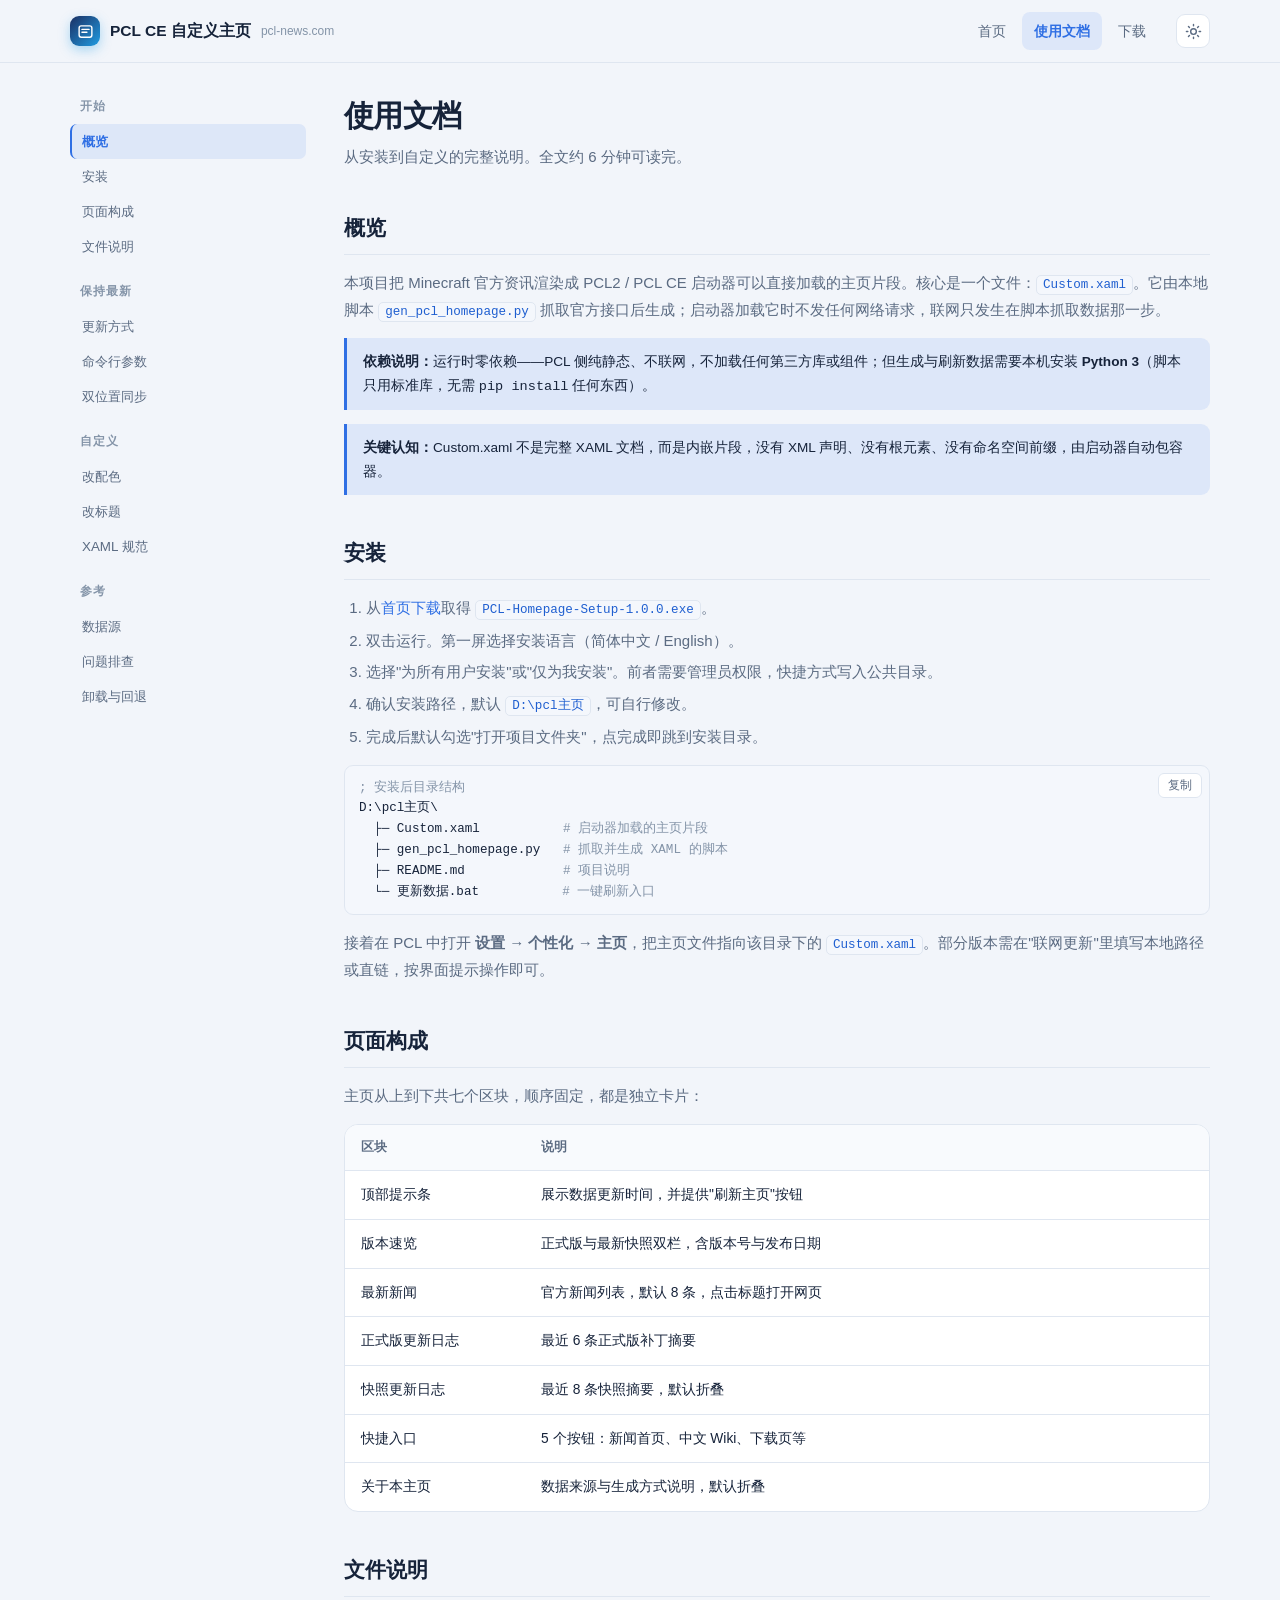
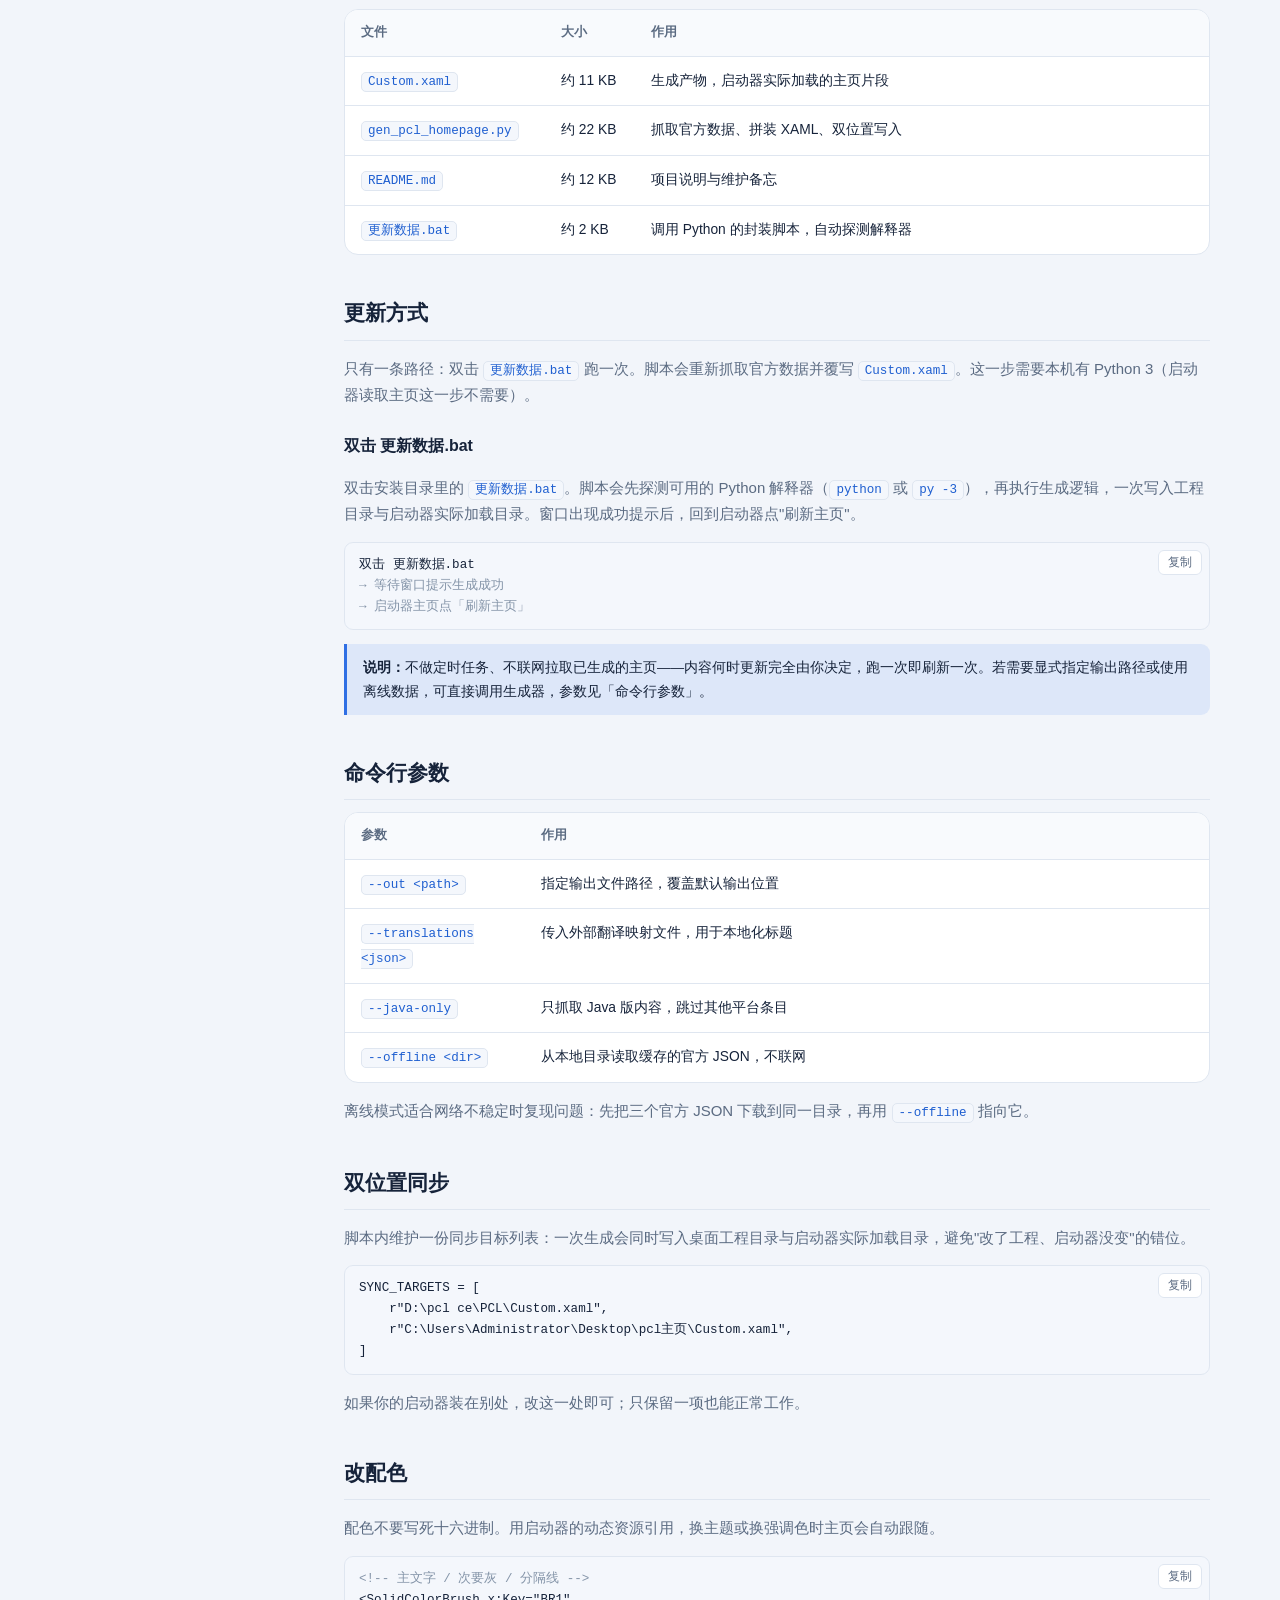
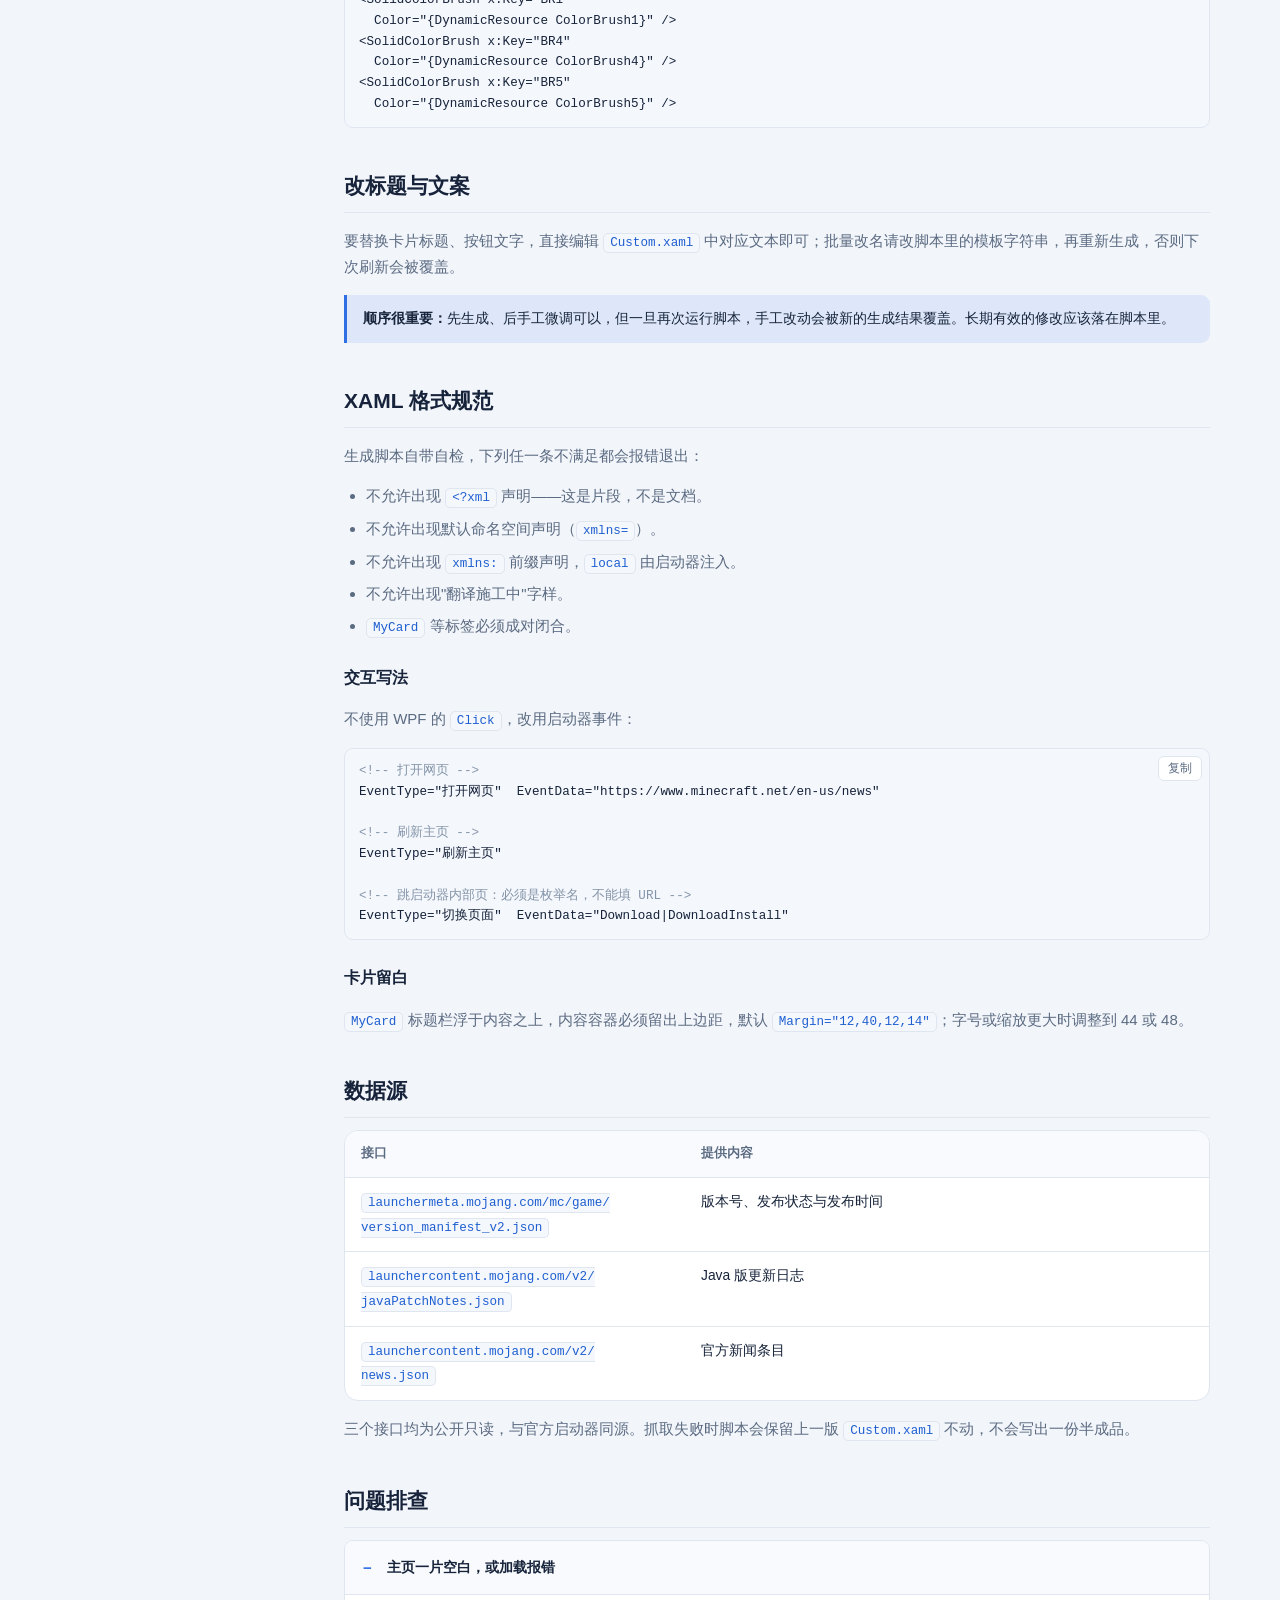
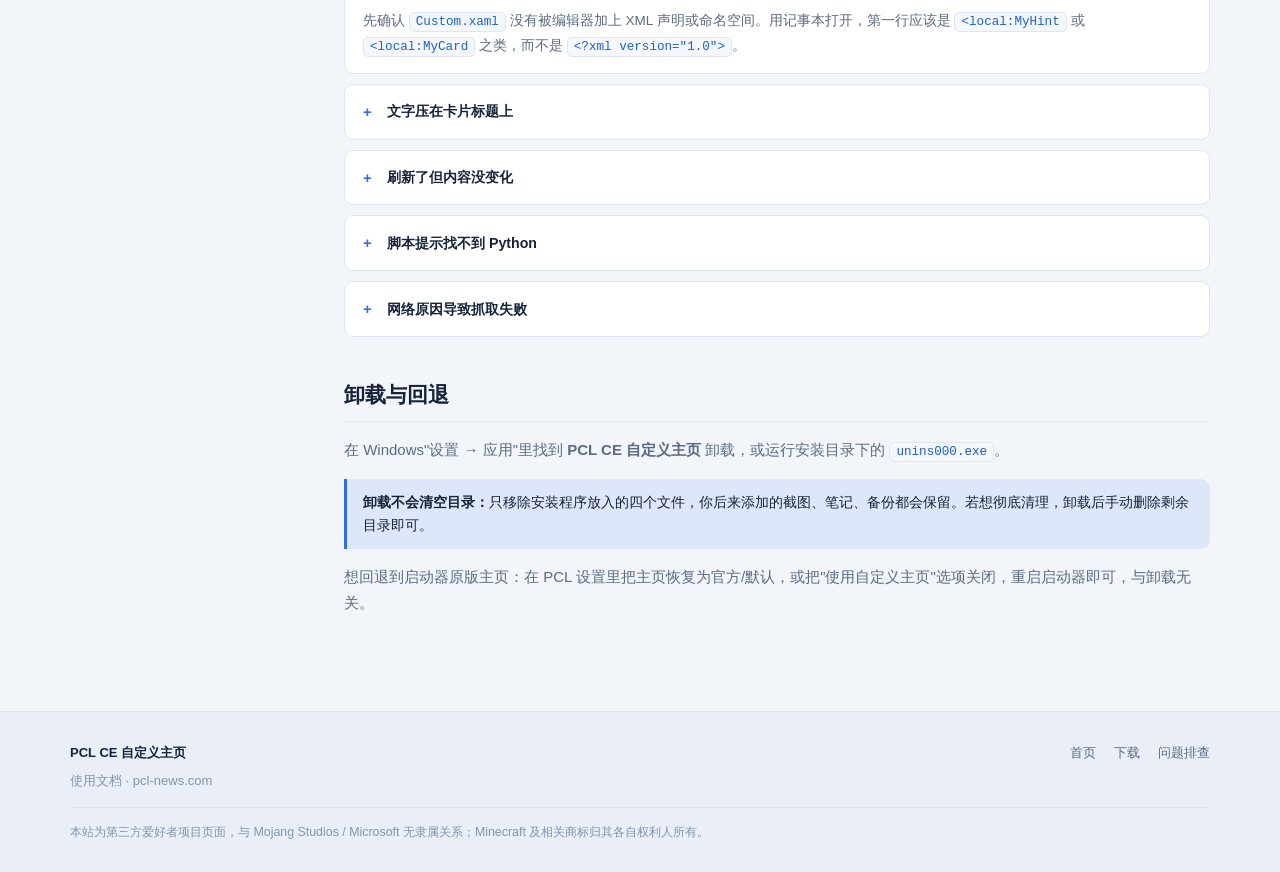
==== docs.html @ 0f3371bc "feat: add site at root" ====
<!DOCTYPE html>
<html lang="zh-CN" data-theme="light">
<head>
<meta charset="UTF-8">
<meta name="viewport" content="width=device-width, initial-scale=1">
<title>使用文档 — PCL CE 自定义主页</title>
<meta name="description" content="PCL CE 自定义主页的安装、配置、更新、自定义与问题排查文档。">
<link rel="icon" href="assets/favicon.svg" type="image/svg+xml">
<link rel="stylesheet" href="assets/style.css">
<script>
  (function () {
    try {
      var t = localStorage.getItem('pclnh-theme');
      if (!t) { t = window.matchMedia('(prefers-color-scheme: dark)').matches ? 'dark' : 'light'; }
      document.documentElement.setAttribute('data-theme', t);
    } catch (e) {}
  })();
</script>
</head>
<body>

<header class="topbar">
  <div class="wrap topbar-inner">
    <a class="brand" href="index.html">
      <span class="brand-mark">
        <svg viewBox="0 0 24 24" fill="none" stroke="#fff" stroke-width="2" stroke-linecap="round" stroke-linejoin="round">
          <rect x="3" y="4" width="18" height="16" rx="3"/><path d="M7 9h10M7 13h7"/>
        </svg>
      </span>
      PCL CE 自定义主页
      <small>pcl-news.com</small>
    </a>
    <nav class="nav-links">
      <a href="index.html">首页</a>
      <a href="docs.html" class="active">使用文档</a>
      <a href="downloads/PCL-Homepage-Setup-1.0.0.exe" download>下载</a>
    </nav>
    <button class="icon-btn" data-theme-toggle type="button" title="切换主题">
      <svg class="icon-sun" viewBox="0 0 24 24" fill="none" stroke="currentColor" stroke-width="2" stroke-linecap="round">
        <circle cx="12" cy="12" r="4"/><path d="M12 2v2M12 20v2M2 12h2M20 12h2M4.9 4.9l1.4 1.4M17.7 17.7l1.4 1.4M19.1 4.9l-1.4 1.4M6.3 17.7l-1.4 1.4"/>
      </svg>
      <svg class="icon-moon" viewBox="0 0 24 24" fill="none" stroke="currentColor" stroke-width="2" stroke-linecap="round" stroke-linejoin="round">
        <path d="M21 12.8A9 9 0 1 1 11.2 3a7 7 0 0 0 9.8 9.8z"/>
      </svg>
    </button>
  </div>
</header>

<div class="wrap doc-layout">

  <aside class="sidebar">
    <div class="group">
      <div class="group-title">开始</div>
      <a href="#intro">概览</a>
      <a href="#install">安装</a>
      <a href="#pages">页面构成</a>
      <a href="#files">文件说明</a>
    </div>
    <div class="group">
      <div class="group-title">保持最新</div>
      <a href="#refresh">更新方式</a>
      <a href="#args">命令行参数</a>
      <a href="#sync">双位置同步</a>
    </div>
    <div class="group">
      <div class="group-title">自定义</div>
      <a href="#custom">改配色</a>
      <a href="#i18n">改标题</a>
      <a href="#xaml">XAML 规范</a>
    </div>
    <div class="group">
      <div class="group-title">参考</div>
      <a href="#data">数据源</a>
      <a href="#faq">问题排查</a>
      <a href="#uninstall">卸载与回退</a>
    </div>
  </aside>

  <article class="doc-body">
    <h1>使用文档</h1>
    <p style="color:var(--text-dim);margin-top:0;">从安装到自定义的完整说明。全文约 6 分钟可读完。</p>

    <h2 id="intro">概览</h2>
    <p>本项目把 Minecraft 官方资讯渲染成 PCL2 / PCL CE 启动器可以直接加载的主页片段。核心是一个文件：<code>Custom.xaml</code>。它由本地脚本 <code>gen_pcl_homepage.py</code> 抓取官方接口后生成；启动器加载它时不发任何网络请求，联网只发生在脚本抓取数据那一步。</p>
    <div class="callout">
      <b>依赖说明：</b>运行时零依赖——PCL 侧纯静态、不联网，不加载任何第三方库或组件；但生成与刷新数据需要本机安装 <b>Python 3</b>（脚本只用标准库，无需 <code>pip install</code> 任何东西）。
    </div>
    <div class="callout">
      <b>关键认知：</b>Custom.xaml 不是完整 XAML 文档，而是内嵌片段，没有 XML 声明、没有根元素、没有命名空间前缀，由启动器自动包容器。
    </div>

    <h2 id="install">安装</h2>
    <ol>
      <li>从<a href="index.html#download">首页下载</a>取得 <code>PCL-Homepage-Setup-1.0.0.exe</code>。</li>
      <li>双击运行。第一屏选择安装语言（简体中文 / English）。</li>
      <li>选择"为所有用户安装"或"仅为我安装"。前者需要管理员权限，快捷方式写入公共目录。</li>
      <li>确认安装路径，默认 <code>D:\pcl主页</code>，可自行修改。</li>
      <li>完成后默认勾选"打开项目文件夹"，点完成即跳到安装目录。</li>
    </ol>
    <div class="code">
      <button class="copy-btn" type="button">复制</button>
      <pre><span class="cm">; 安装后目录结构</span>
D:\pcl主页\
  ├─ Custom.xaml           <span class="cm"># 启动器加载的主页片段</span>
  ├─ gen_pcl_homepage.py   <span class="cm"># 抓取并生成 XAML 的脚本</span>
  ├─ README.md             <span class="cm"># 项目说明</span>
  └─ 更新数据.bat           <span class="cm"># 一键刷新入口</span></pre>
    </div>
    <p>接着在 PCL 中打开 <b>设置 → 个性化 → 主页</b>，把主页文件指向该目录下的 <code>Custom.xaml</code>。部分版本需在"联网更新"里填写本地路径或直链，按界面提示操作即可。</p>

    <h2 id="pages">页面构成</h2>
    <p>主页从上到下共七个区块，顺序固定，都是独立卡片：</p>
    <div class="table-wrap">
      <table>
        <thead><tr><th style="width:180px">区块</th><th>说明</th></tr></thead>
        <tbody>
          <tr><td>顶部提示条</td><td>展示数据更新时间，并提供"刷新主页"按钮</td></tr>
          <tr><td>版本速览</td><td>正式版与最新快照双栏，含版本号与发布日期</td></tr>
          <tr><td>最新新闻</td><td>官方新闻列表，默认 8 条，点击标题打开网页</td></tr>
          <tr><td>正式版更新日志</td><td>最近 6 条正式版补丁摘要</td></tr>
          <tr><td>快照更新日志</td><td>最近 8 条快照摘要，默认折叠</td></tr>
          <tr><td>快捷入口</td><td>5 个按钮：新闻首页、中文 Wiki、下载页等</td></tr>
          <tr><td>关于本主页</td><td>数据来源与生成方式说明，默认折叠</td></tr>
        </tbody>
      </table>
    </div>

    <h2 id="files">文件说明</h2>
    <div class="table-wrap">
      <table>
        <thead><tr><th style="width:200px">文件</th><th style="width:90px">大小</th><th>作用</th></tr></thead>
        <tbody>
          <tr><td><code>Custom.xaml</code></td><td>约 11 KB</td><td>生成产物，启动器实际加载的主页片段</td></tr>
          <tr><td><code>gen_pcl_homepage.py</code></td><td>约 22 KB</td><td>抓取官方数据、拼装 XAML、双位置写入</td></tr>
          <tr><td><code>README.md</code></td><td>约 12 KB</td><td>项目说明与维护备忘</td></tr>
          <tr><td><code>更新数据.bat</code></td><td>约 2 KB</td><td>调用 Python 的封装脚本，自动探测解释器</td></tr>
        </tbody>
      </table>
    </div>

    <h2 id="refresh">更新方式</h2>
    <p>只有一条路径：双击 <code>更新数据.bat</code> 跑一次。脚本会重新抓取官方数据并覆写 <code>Custom.xaml</code>。这一步需要本机有 Python 3（启动器读取主页这一步不需要）。</p>

    <h3>双击 更新数据.bat</h3>
    <p>双击安装目录里的 <code>更新数据.bat</code>。脚本会先探测可用的 Python 解释器（<code>python</code> 或 <code>py -3</code>），再执行生成逻辑，一次写入工程目录与启动器实际加载目录。窗口出现成功提示后，回到启动器点"刷新主页"。</p>
    <div class="code">
      <button class="copy-btn" type="button">复制</button>
      <pre>双击 更新数据.bat
<span class="cm">→ 等待窗口提示生成成功</span>
<span class="cm">→ 启动器主页点「刷新主页」</span></pre>
    </div>
    <div class="callout">
      <b>说明：</b>不做定时任务、不联网拉取已生成的主页——内容何时更新完全由你决定，跑一次即刷新一次。若需要显式指定输出路径或使用离线数据，可直接调用生成器，参数见「命令行参数」。
    </div>

    <h2 id="args">命令行参数</h2>
    <div class="table-wrap">
      <table>
        <thead><tr><th style="width:180px">参数</th><th>作用</th></tr></thead>
        <tbody>
          <tr><td><code>--out &lt;path&gt;</code></td><td>指定输出文件路径，覆盖默认输出位置</td></tr>
          <tr><td><code>--translations &lt;json&gt;</code></td><td>传入外部翻译映射文件，用于本地化标题</td></tr>
          <tr><td><code>--java-only</code></td><td>只抓取 Java 版内容，跳过其他平台条目</td></tr>
          <tr><td><code>--offline &lt;dir&gt;</code></td><td>从本地目录读取缓存的官方 JSON，不联网</td></tr>
        </tbody>
      </table>
    </div>
    <p>离线模式适合网络不稳定时复现问题：先把三个官方 JSON 下载到同一目录，再用 <code>--offline</code> 指向它。</p>

    <h2 id="sync">双位置同步</h2>
    <p>脚本内维护一份同步目标列表：一次生成会同时写入桌面工程目录与启动器实际加载目录，避免"改了工程、启动器没变"的错位。</p>
    <div class="code">
      <button class="copy-btn" type="button">复制</button>
      <pre>SYNC_TARGETS = [
    r"D:\pcl ce\PCL\Custom.xaml",
    r"C:\Users\Administrator\Desktop\pcl主页\Custom.xaml",
]</pre>
    </div>
    <p>如果你的启动器装在别处，改这一处即可；只保留一项也能正常工作。</p>

    <h2 id="custom">改配色</h2>
    <p>配色不要写死十六进制。用启动器的动态资源引用，换主题或换强调色时主页会自动跟随。</p>
    <div class="code">
      <button class="copy-btn" type="button">复制</button>
      <pre><span class="cm">&lt;!-- 主文字 / 次要灰 / 分隔线 --&gt;</span>
&lt;SolidColorBrush x:Key="BR1"
  Color="{DynamicResource ColorBrush1}" /&gt;
&lt;SolidColorBrush x:Key="BR4"
  Color="{DynamicResource ColorBrush4}" /&gt;
&lt;SolidColorBrush x:Key="BR5"
  Color="{DynamicResource ColorBrush5}" /&gt;</pre>
    </div>

    <h2 id="i18n">改标题与文案</h2>
    <p>要替换卡片标题、按钮文字，直接编辑 <code>Custom.xaml</code> 中对应文本即可；批量改名请改脚本里的模板字符串，再重新生成，否则下次刷新会被覆盖。</p>
    <div class="callout">
      <b>顺序很重要：</b>先生成、后手工微调可以，但一旦再次运行脚本，手工改动会被新的生成结果覆盖。长期有效的修改应该落在脚本里。
    </div>

    <h2 id="xaml">XAML 格式规范</h2>
    <p>生成脚本自带自检，下列任一条不满足都会报错退出：</p>
    <ul>
      <li>不允许出现 <code>&lt;?xml</code> 声明——这是片段，不是文档。</li>
      <li>不允许出现默认命名空间声明（<code>xmlns=</code>）。</li>
      <li>不允许出现 <code>xmlns:</code> 前缀声明，<code>local</code> 由启动器注入。</li>
      <li>不允许出现"翻译施工中"字样。</li>
      <li><code>MyCard</code> 等标签必须成对闭合。</li>
    </ul>
    <h3>交互写法</h3>
    <p>不使用 WPF 的 <code>Click</code>，改用启动器事件：</p>
    <div class="code">
      <button class="copy-btn" type="button">复制</button>
      <pre><span class="cm">&lt;!-- 打开网页 --&gt;</span>
EventType="打开网页"  EventData="https://www.minecraft.net/en-us/news"

<span class="cm">&lt;!-- 刷新主页 --&gt;</span>
EventType="刷新主页"

<span class="cm">&lt;!-- 跳启动器内部页：必须是枚举名，不能填 URL --&gt;</span>
EventType="切换页面"  EventData="Download|DownloadInstall"</pre>
    </div>
    <h3>卡片留白</h3>
    <p><code>MyCard</code> 标题栏浮于内容之上，内容容器必须留出上边距，默认 <code>Margin="12,40,12,14"</code>；字号或缩放更大时调整到 44 或 48。</p>

    <h2 id="data">数据源</h2>
    <div class="table-wrap">
      <table>
        <thead><tr><th style="width:340px">接口</th><th>提供内容</th></tr></thead>
        <tbody>
          <tr><td><code>launchermeta.mojang.com/mc/game/<br>version_manifest_v2.json</code></td><td>版本号、发布状态与发布时间</td></tr>
          <tr><td><code>launchercontent.mojang.com/v2/<br>javaPatchNotes.json</code></td><td>Java 版更新日志</td></tr>
          <tr><td><code>launchercontent.mojang.com/v2/<br>news.json</code></td><td>官方新闻条目</td></tr>
        </tbody>
      </table>
    </div>
    <p>三个接口均为公开只读，与官方启动器同源。抓取失败时脚本会保留上一版 <code>Custom.xaml</code> 不动，不会写出一份半成品。</p>

    <h2 id="faq">问题排查</h2>
    <details class="faq" open>
      <summary>主页一片空白，或加载报错</summary>
      <div class="faq-body">
        <p>先确认 <code>Custom.xaml</code> 没有被编辑器加上 XML 声明或命名空间。用记事本打开，第一行应该是 <code>&lt;local:MyHint</code> 或 <code>&lt;local:MyCard</code> 之类，而不是 <code>&lt;?xml version="1.0"&gt;</code>。</p>
      </div>
    </details>
    <details class="faq">
      <summary>文字压在卡片标题上</summary>
      <div class="faq-body">
        <p>给内容容器补上边距：<code>Margin="12,40,12,14"</code>。若启动器字号偏大，改成 <code>44</code> 或 <code>48</code>。</p>
      </div>
    </details>
    <details class="faq">
      <summary>刷新了但内容没变化</summary>
      <div class="faq-body">
        <p>按顺序检查：① <code>更新数据.bat</code> 窗口是否提示成功（报错多为没装 Python 3 或未加入 PATH）；② 输出的 <code>Custom.xaml</code> 修改时间是否是刚刚；③ 启动器里是否点了"刷新主页"；④ 是否存在两个 <code>Custom.xaml</code>（见双位置同步）。</p>
      </div>
    </details>
    <details class="faq">
      <summary>脚本提示找不到 Python</summary>
      <div class="faq-body">
        <p>安装 Python 3（官网版或商店版均可），勾选"Add Python to PATH"。脚本会依次尝试 <code>python</code> 与 <code>py -3</code>，两者都不可用时才会失败。</p>
      </div>
    </details>
    <details class="faq">
      <summary>网络原因导致抓取失败</summary>
      <div class="faq-body">
        <p>用 <code>--offline &lt;dir&gt;</code> 指向本地缓存目录再生成；或等网络恢复后重跑。脚本不会把失败结果写进 <code>Custom.xaml</code>。</p>
      </div>
    </details>

    <h2 id="uninstall">卸载与回退</h2>
    <p>在 Windows"设置 → 应用"里找到 <b>PCL CE 自定义主页</b> 卸载，或运行安装目录下的 <code>unins000.exe</code>。</p>
    <div class="callout">
      <b>卸载不会清空目录：</b>只移除安装程序放入的四个文件，你后来添加的截图、笔记、备份都会保留。若想彻底清理，卸载后手动删除剩余目录即可。
    </div>
    <p>想回退到启动器原版主页：在 PCL 设置里把主页恢复为官方/默认，或把"使用自定义主页"选项关闭，重启启动器即可，与卸载无关。</p>


  </article>
</div>

<footer>
  <div class="wrap">
    <div class="foot-grid">
      <div>
        <div style="font-weight:700;color:var(--text);margin-bottom:6px;">PCL CE 自定义主页</div>
        <div>使用文档 · pcl-news.com</div>
      </div>
      <div class="foot-links">
        <a href="index.html">首页</a>
        <a href="index.html#download">下载</a>
        <a href="docs.html#faq">问题排查</a>
      </div>
    </div>
    <div class="foot-note">
      本站为第三方爱好者项目页面，与 Mojang Studios / Microsoft 无隶属关系；Minecraft 及相关商标归其各自权利人所有。
    </div>
  </div>
</footer>

<script src="assets/app.js"></script>
</body>
</html>
---- assets/style.css ----
/* ============================================================
   PCL CE 自定义主页 — 官网样式
   双主题（亮 / 暗）· PCL 蓝 · 圆角卡片 · 高信息密度
   ============================================================ */

:root {
  --bg: #f2f5fa;
  --bg-soft: #e9eef7;
  --card: #ffffff;
  --card-alt: #f8fafd;
  --text: #16233a;
  --text-dim: #5b6b82;
  --text-mute: #8494a8;
  --line: #dfe6f0;
  --accent: #2f6fe4;
  --accent-2: #57a0ff;
  --accent-ink: #ffffff;
  --accent-soft: rgba(47, 111, 228, .10);
  --ok: #17936b;
  --warn: #b8791a;
  --code-bg: #f4f7fc;
  --code-key: #1f5fd0;
  --shadow: 0 6px 24px rgba(22, 35, 58, .08);
  --shadow-lg: 0 18px 50px rgba(22, 35, 58, .14);
  --radius: 14px;
  --radius-sm: 9px;
  --mono: ui-monospace, SFMono-Regular, "Cascadia Mono", Consolas, "Liberation Mono", monospace;
  --sans: -apple-system, BlinkMacSystemFont, "Segoe UI", "Microsoft YaHei", "PingFang SC", "Hiragino Sans GB", Roboto, Arial, sans-serif;
}

[data-theme="dark"] {
  --bg: #0b1119;
  --bg-soft: #0f1722;
  --card: #141d29;
  --card-alt: #17222f;
  --text: #e6edf7;
  --text-dim: #93a3b8;
  --text-mute: #72849b;
  --line: #22303f;
  --accent: #5b9bff;
  --accent-2: #7fb6ff;
  --accent-ink: #08111d;
  --accent-soft: rgba(91, 155, 255, .14);
  --ok: #3ddc9a;
  --warn: #f0b64b;
  --code-bg: #0f1926;
  --code-key: #8ec2ff;
  --shadow: 0 6px 24px rgba(0, 0, 0, .38);
  --shadow-lg: 0 18px 50px rgba(0, 0, 0, .52);
}

* { box-sizing: border-box; }

html { scroll-behavior: smooth; scroll-padding-top: 84px; }

body {
  margin: 0;
  background: var(--bg);
  color: var(--text);
  font-family: var(--sans);
  font-size: 15px;
  line-height: 1.72;
  -webkit-font-smoothing: antialiased;
  transition: background .25s ease, color .25s ease;
}

a { color: var(--accent); text-decoration: none; }
a:hover { text-decoration: underline; }

.wrap { width: min(1140px, 100% - 40px); margin: 0 auto; }

/* ---------------- 顶部导航 ---------------- */
.topbar {
  position: sticky; top: 0; z-index: 50;
  background: color-mix(in srgb, var(--bg) 88%, transparent);
  backdrop-filter: saturate(160%) blur(12px);
  border-bottom: 1px solid var(--line);
}
.topbar-inner {
  display: flex; align-items: center; gap: 18px;
  height: 62px;
}
.brand { display: flex; align-items: center; gap: 10px; font-weight: 700; color: var(--text); font-size: 15.5px; }
.brand:hover { text-decoration: none; }
.brand-mark {
  width: 30px; height: 30px; border-radius: 9px; flex: none;
  background: linear-gradient(135deg, #1b2f63, #209ce2);
  display: grid; place-items: center;
  box-shadow: 0 4px 12px rgba(32, 156, 226, .35);
}
.brand-mark svg { width: 17px; height: 17px; display: block; }
.brand small { color: var(--text-mute); font-weight: 500; font-size: 12px; }

.nav-links { display: flex; gap: 4px; margin-left: auto; }
.nav-links a {
  color: var(--text-dim); padding: 7px 12px; border-radius: 8px;
  font-size: 14px; transition: .18s;
}
.nav-links a:hover { color: var(--accent); background: var(--accent-soft); text-decoration: none; }
.nav-links a.active { color: var(--accent); background: var(--accent-soft); font-weight: 600; }

.icon-btn {
  width: 34px; height: 34px; flex: none; display: grid; place-items: center;
  border: 1px solid var(--line); background: var(--card); color: var(--text-dim);
  border-radius: 9px; cursor: pointer; transition: .18s;
}
.icon-btn:hover { color: var(--accent); border-color: var(--accent); }
.icon-btn svg { width: 17px; height: 17px; }
[data-theme="dark"] .icon-sun { display: none; }
:root:not([data-theme="dark"]) .icon-moon { display: none; }

/* ---------------- 按钮 ---------------- */
.btn {
  display: inline-flex; align-items: center; gap: 8px;
  padding: 11px 20px; border-radius: 10px;
  font-size: 14.5px; font-weight: 600; cursor: pointer;
  border: 1px solid transparent; transition: .18s; white-space: nowrap;
}
.btn:hover { text-decoration: none; transform: translateY(-1px); }
.btn svg { width: 16px; height: 16px; }
.btn-primary {
  background: linear-gradient(135deg, var(--accent), var(--accent-2));
  color: var(--accent-ink);
  box-shadow: 0 8px 20px color-mix(in srgb, var(--accent) 32%, transparent);
}
.btn-primary:hover { filter: brightness(1.06); }
.btn-ghost { background: var(--card); color: var(--text); border-color: var(--line); }
.btn-ghost:hover { border-color: var(--accent); color: var(--accent); }
.btn-sm { padding: 8px 14px; font-size: 13.5px; border-radius: 8px; }

/* ---------------- Hero ---------------- */
.hero { padding: 54px 0 30px; }
.hero-grid {
  display: grid; grid-template-columns: 1.08fr .92fr; gap: 40px; align-items: center;
}
.badges { display: flex; flex-wrap: wrap; gap: 8px; margin-bottom: 16px; }
.badge {
  font-size: 12px; font-weight: 600; letter-spacing: .2px;
  padding: 4px 10px; border-radius: 999px;
  background: var(--accent-soft); color: var(--accent);
  border: 1px solid color-mix(in srgb, var(--accent) 22%, transparent);
}
.badge.muted { background: var(--bg-soft); color: var(--text-dim); border-color: var(--line); }

h1 {
  font-size: 40px; line-height: 1.24; margin: 0 0 14px;
  letter-spacing: -.6px; font-weight: 800;
}
h1 .grad {
  background: linear-gradient(120deg, var(--accent), var(--accent-2));
  -webkit-background-clip: text; background-clip: text; color: transparent;
}
.lede { font-size: 16px; color: var(--text-dim); margin: 0 0 24px; max-width: 560px; }
.hero-actions { display: flex; flex-wrap: wrap; gap: 10px; align-items: center; }
.hero-note { margin-top: 12px; font-size: 12.5px; color: var(--text-mute); font-family: var(--mono); }

/* 模拟 PCL 主页卡片 */
.mock {
  background: var(--card); border: 1px solid var(--line); border-radius: var(--radius);
  box-shadow: var(--shadow-lg); overflow: hidden;
}
.mock-bar {
  display: flex; align-items: center; gap: 6px;
  padding: 10px 14px; border-bottom: 1px solid var(--line); background: var(--card-alt);
}
.dot { width: 9px; height: 9px; border-radius: 50%; background: var(--line); }
.dot.on { background: var(--accent); }
.mock-title { margin-left: 8px; font-size: 11.5px; color: var(--text-mute); font-family: var(--mono); }
.mock-body { padding: 16px 16px 18px; display: grid; gap: 12px; }
.mock-card {
  border: 1px solid var(--line); border-radius: 11px; padding: 12px 14px; background: var(--card-alt);
}
.mock-card .k { font-size: 11px; color: var(--text-mute); font-family: var(--mono); letter-spacing: .4px; }
.mock-card .v { font-size: 26px; font-weight: 800; line-height: 1.2; color: var(--text); }
.mock-card .v span { font-size: 12px; font-weight: 600; color: var(--accent); margin-left: 6px; }
.mock-two { display: grid; grid-template-columns: 1fr 1fr; gap: 10px; }
.mock-line { height: 8px; border-radius: 4px; background: var(--bg-soft); }
.mock-line.w70 { width: 70%; }
.mock-line.w50 { width: 50%; }
.mock-btns { display: flex; gap: 8px; }
.mock-btn {
  flex: 1; text-align: center; font-size: 12px; font-weight: 600;
  padding: 7px 0; border-radius: 8px; background: var(--accent-soft); color: var(--accent);
}
.mock-btn.solid { background: linear-gradient(135deg, var(--accent), var(--accent-2)); color: var(--accent-ink); }

/* ---------------- 指标条 ---------------- */
.stats {
  display: grid; grid-template-columns: repeat(4, 1fr); gap: 1px;
  background: var(--line); border: 1px solid var(--line);
  border-radius: var(--radius); overflow: hidden; margin: 34px 0 8px;
}
.stat { background: var(--card); padding: 16px 18px; }
.stat b { display: block; font-size: 20px; font-weight: 800; letter-spacing: -.3px; }
.stat span { font-size: 12.5px; color: var(--text-mute); }

/* ---------------- 通用区块 ---------------- */
section.block { padding: 46px 0; }
.section-head { margin-bottom: 22px; }
.section-head h2 { font-size: 24px; margin: 0 0 6px; letter-spacing: -.3px; }
.section-head p { margin: 0; color: var(--text-dim); font-size: 14.5px; }
.eyebrow {
  font-size: 12px; font-weight: 700; letter-spacing: 1.4px;
  color: var(--accent); text-transform: uppercase; margin-bottom: 8px;
}

.card {
  background: var(--card); border: 1px solid var(--line);
  border-radius: var(--radius); box-shadow: var(--shadow);
}

.grid-3 { display: grid; grid-template-columns: repeat(3, 1fr); gap: 16px; }
.grid-2 { display: grid; grid-template-columns: repeat(2, 1fr); gap: 16px; }

.feature { padding: 20px; transition: .2s; }
.feature:hover { transform: translateY(-2px); box-shadow: var(--shadow-lg); border-color: color-mix(in srgb, var(--accent) 34%, var(--line)); }
.feature .ico {
  width: 36px; height: 36px; border-radius: 10px; display: grid; place-items: center;
  background: var(--accent-soft); color: var(--accent); margin-bottom: 12px;
}
.feature .ico svg { width: 19px; height: 19px; }
.feature h3 { font-size: 15.5px; margin: 0 0 6px; }
.feature p { margin: 0; font-size: 13.6px; color: var(--text-dim); line-height: 1.68; }

/* ---------------- 表格 ---------------- */
.table-wrap { overflow-x: auto; border-radius: var(--radius); border: 1px solid var(--line); background: var(--card); }
table { width: 100%; border-collapse: collapse; font-size: 13.8px; }
thead th {
  text-align: left; padding: 12px 16px; background: var(--card-alt);
  color: var(--text-dim); font-weight: 600; font-size: 12.5px;
  border-bottom: 1px solid var(--line); white-space: nowrap;
}
tbody td { padding: 12px 16px; border-bottom: 1px solid var(--line); vertical-align: top; }
tbody tr:last-child td { border-bottom: none; }
tbody tr:hover td { background: var(--card-alt); }
td code, p code, li code {
  font-family: var(--mono); font-size: 12.6px;
  background: var(--code-bg); color: var(--code-key);
  padding: 2px 6px; border-radius: 5px; border: 1px solid var(--line);
}
.yes { color: var(--ok); font-weight: 700; }
.no { color: var(--text-mute); }
.tag {
  display: inline-block; font-size: 11.5px; font-weight: 700;
  padding: 2px 8px; border-radius: 6px;
  background: var(--accent-soft); color: var(--accent);
}

/* ---------------- 数据流 ---------------- */
.flow { display: grid; grid-template-columns: 1fr auto 1fr auto 1fr; gap: 10px; align-items: center; }
.flow-node { padding: 16px 14px; text-align: center; }
.flow-node .t { font-size: 13.5px; font-weight: 700; margin-bottom: 4px; }
.flow-node .d { font-size: 12px; color: var(--text-mute); font-family: var(--mono); line-height: 1.5; }
.flow-arrow { color: var(--accent); font-size: 18px; text-align: center; }

/* ---------------- 步骤 ---------------- */
.steps { display: grid; gap: 12px; }
.step { display: grid; grid-template-columns: 30px 1fr; gap: 14px; padding: 16px 18px; }
.step .n {
  width: 30px; height: 30px; border-radius: 9px; display: grid; place-items: center;
  background: var(--accent-soft); color: var(--accent); font-weight: 800; font-size: 14px;
}
.step h4 { margin: 2px 0 4px; font-size: 14.5px; }
.step p { margin: 0 0 8px; font-size: 13.4px; color: var(--text-dim); }

/* ---------------- 代码块 ---------------- */
.code {
  position: relative; background: var(--code-bg); border: 1px solid var(--line);
  border-radius: var(--radius-sm); overflow: hidden; margin: 10px 0 0;
}
.code pre {
  margin: 0; padding: 12px 14px; overflow-x: auto;
  font-family: var(--mono); font-size: 12.6px; line-height: 1.65; color: var(--text);
}
.code pre .cm { color: var(--text-mute); }
.code pre .st { color: var(--ok); }
.copy-btn {
  position: absolute; top: 7px; right: 7px;
  font-size: 11.5px; padding: 4px 9px; border-radius: 6px;
  border: 1px solid var(--line); background: var(--card); color: var(--text-dim);
  cursor: pointer; transition: .18s;
}
.copy-btn:hover { color: var(--accent); border-color: var(--accent); }

/* ---------------- 方案卡 ---------------- */
.plan { padding: 20px; display: flex; flex-direction: column; }
.plan.recommend { border-color: color-mix(in srgb, var(--accent) 46%, var(--line)); position: relative; }
.plan.recommend::after {
  content: "推荐"; position: absolute; top: -1px; right: 16px;
  font-size: 11px; font-weight: 700; color: var(--accent-ink);
  background: linear-gradient(135deg, var(--accent), var(--accent-2));
  padding: 3px 10px; border-radius: 0 0 7px 7px;
}
.plan h3 { margin: 0 0 6px; font-size: 15.5px; }
.plan .desc { font-size: 13.2px; color: var(--text-dim); margin: 0 0 12px; }
.plan ul { margin: 0 0 14px; padding-left: 18px; font-size: 13.2px; color: var(--text-dim); }
.plan ul li { margin-bottom: 4px; }
.plan .foot { margin-top: auto; font-size: 12px; color: var(--text-mute); }

/* ---------------- FAQ ---------------- */
details.faq {
  background: var(--card); border: 1px solid var(--line);
  border-radius: var(--radius-sm); padding: 0; margin-bottom: 10px; overflow: hidden;
}
details.faq summary {
  cursor: pointer; list-style: none; padding: 14px 18px;
  font-weight: 600; font-size: 14.2px; display: flex; align-items: center; gap: 10px;
}
details.faq summary::-webkit-details-marker { display: none; }
details.faq summary::before {
  content: "+"; color: var(--accent); font-weight: 800; font-size: 15px; width: 14px;
}
details.faq[open] summary::before { content: "−"; }
details.faq[open] summary { border-bottom: 1px solid var(--line); background: var(--card-alt); }
details.faq .faq-body { padding: 14px 18px; font-size: 13.6px; color: var(--text-dim); }
details.faq .faq-body p { margin: 0 0 8px; }
details.faq .faq-body p:last-child { margin-bottom: 0; }

/* ---------------- 文档页布局 ---------------- */
.doc-layout { display: grid; grid-template-columns: 236px 1fr; gap: 38px; padding: 34px 0 60px; align-items: start; }
.sidebar { position: sticky; top: 78px; font-size: 13.4px; }
.sidebar .group { margin-bottom: 18px; }
.sidebar .group-title {
  font-size: 11.5px; font-weight: 700; letter-spacing: 1px; color: var(--text-mute);
  text-transform: uppercase; margin: 0 0 7px 10px;
}
.sidebar a {
  display: block; padding: 6px 10px; border-radius: 7px;
  color: var(--text-dim); border-left: 2px solid transparent;
}
.sidebar a:hover { color: var(--accent); background: var(--accent-soft); text-decoration: none; }
.sidebar a.active { color: var(--accent); background: var(--accent-soft); border-left-color: var(--accent); font-weight: 600; }
.doc-body { min-width: 0; }
.doc-body h1 { font-size: 30px; margin: 0 0 10px; }
.doc-body h2 {
  font-size: 21px; margin: 40px 0 12px; padding-bottom: 8px;
  border-bottom: 1px solid var(--line); scroll-margin-top: 80px;
}
.doc-body h3 { font-size: 16px; margin: 24px 0 8px; }
.doc-body p { color: var(--text-dim); }
.doc-body ul, .doc-body ol { color: var(--text-dim); padding-left: 22px; }
.doc-body li { margin-bottom: 6px; }
.callout {
  border-left: 3px solid var(--accent); background: var(--accent-soft);
  border-radius: 0 var(--radius-sm) var(--radius-sm) 0;
  padding: 12px 16px; margin: 14px 0; font-size: 13.6px; color: var(--text);
}
.callout.warn { border-left-color: var(--warn); background: color-mix(in srgb, var(--warn) 12%, transparent); }
.callout b { color: var(--text); }

/* ---------------- 页脚 ---------------- */
footer {
  border-top: 1px solid var(--line); background: var(--bg-soft);
  padding: 30px 0; margin-top: 20px; font-size: 13px; color: var(--text-mute);
}
.foot-grid { display: flex; flex-wrap: wrap; gap: 26px; justify-content: space-between; }
.foot-links { display: flex; flex-wrap: wrap; gap: 18px; }
.foot-links a { color: var(--text-dim); }
.foot-note { margin-top: 14px; padding-top: 14px; border-top: 1px solid var(--line); font-size: 12.4px; }

/* ---------------- 响应式 ---------------- */
/* 下载卡片：桌面双列，窄屏自动单列，避免按钮撑出横向滚动 */
.dl-card {
  padding: 26px;
  display: grid;
  grid-template-columns: 1fr auto;
  gap: 24px;
  align-items: center;
}
.dl-card .dl-actions { display: grid; gap: 8px; justify-items: stretch; }

@media (max-width: 1000px) {
  .hero-grid { grid-template-columns: 1fr; gap: 28px; }
  .grid-3 { grid-template-columns: repeat(2, 1fr); }
  .stats { grid-template-columns: repeat(2, 1fr); }
  .doc-layout { grid-template-columns: 1fr; gap: 20px; }
  .sidebar { position: static; border: 1px solid var(--line); border-radius: var(--radius); padding: 14px; background: var(--card); }
  .sidebar .group:last-child { margin-bottom: 0; }
  .flow { grid-template-columns: 1fr; }
  .flow-arrow { transform: rotate(90deg); }
  .dl-card { grid-template-columns: 1fr; gap: 16px; }
}
@media (max-width: 720px) {
  h1 { font-size: 30px; }
  .nav-links { display: none; }
  .grid-3, .grid-2 { grid-template-columns: 1fr; }
  .stats { grid-template-columns: 1fr; }
  .mock-two { grid-template-columns: 1fr; }
  .hero { padding: 32px 0 20px; }
  section.block { padding: 32px 0; }
  .doc-body h1 { font-size: 24px; }
}
@media (prefers-reduced-motion: reduce) {
  html { scroll-behavior: auto; }
  * { transition: none !important; animation: none !important; }
}
@media print {
  .topbar, .sidebar, footer, .hero-actions, .copy-btn { display: none !important; }
  body { background: #fff; color: #000; }
  .card, .code, table { box-shadow: none; border-color: #ccc; }
  .doc-layout { grid-template-columns: 1fr; }
}
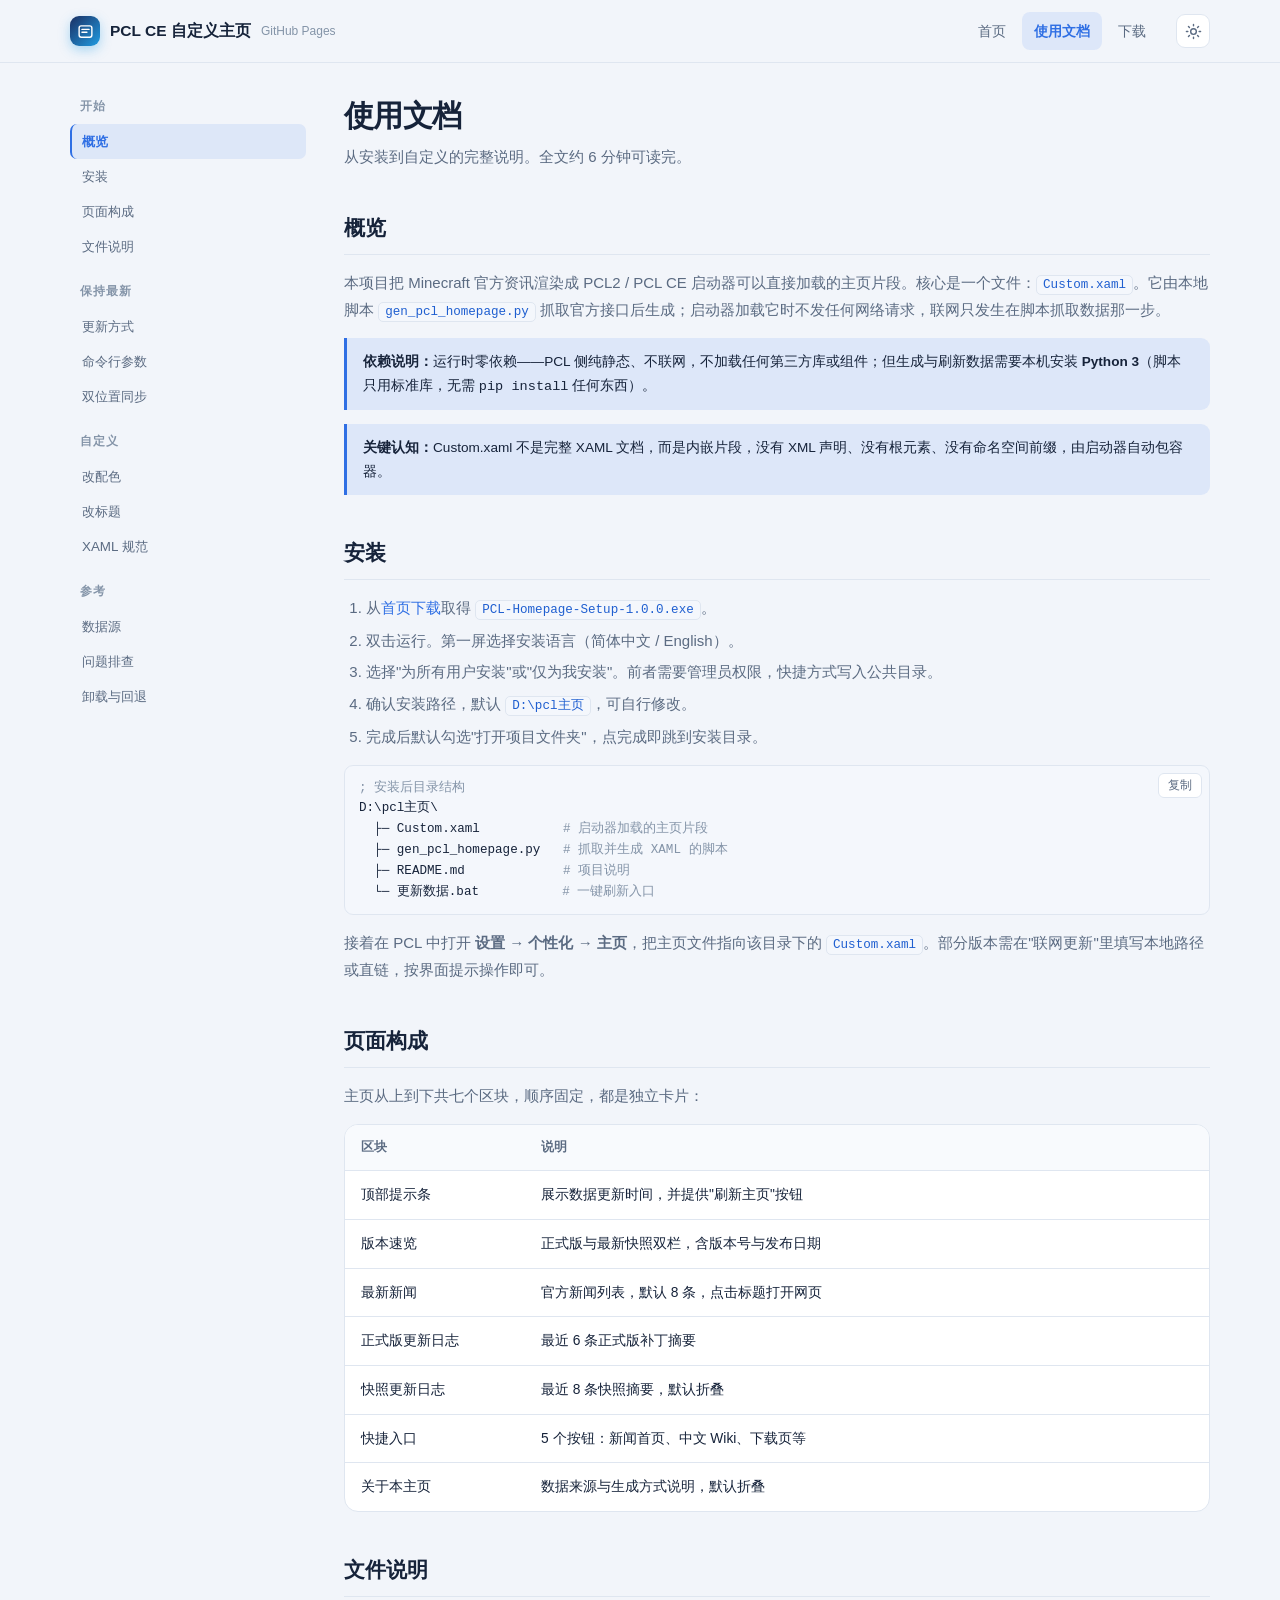
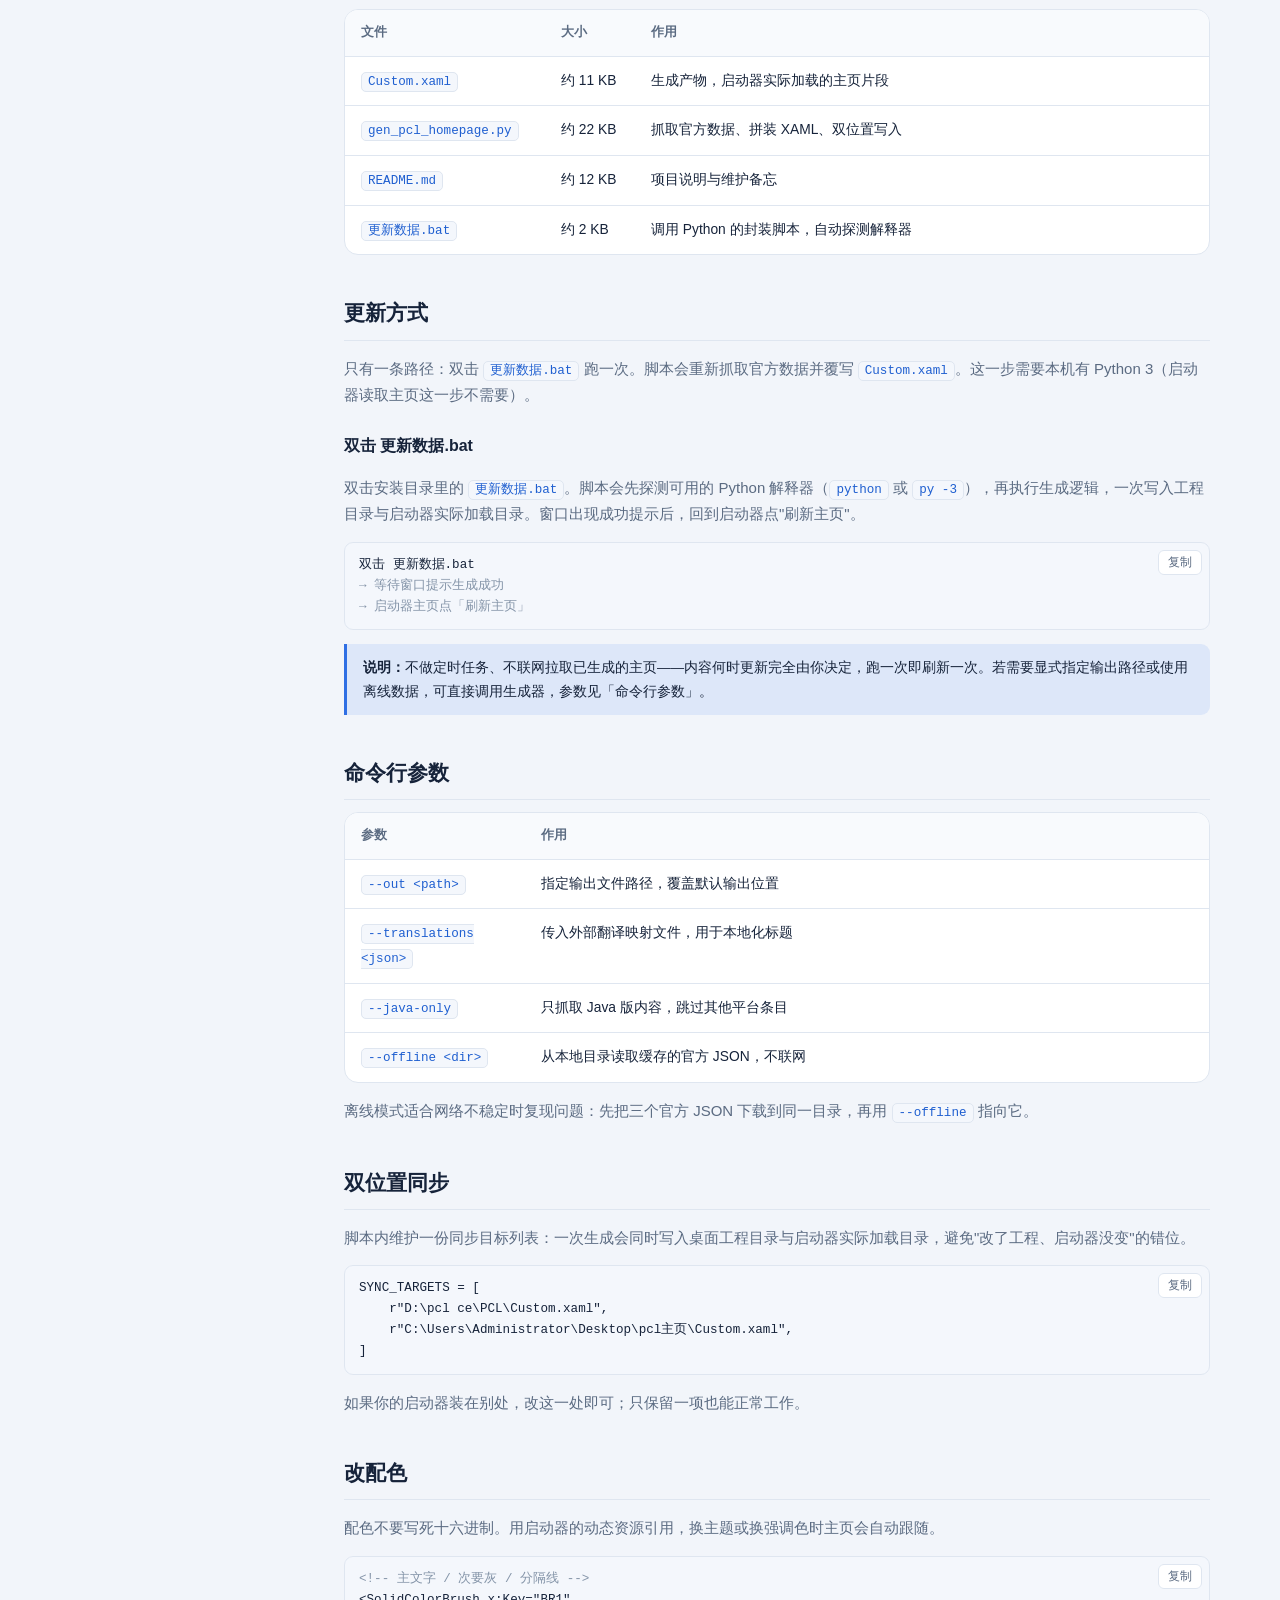
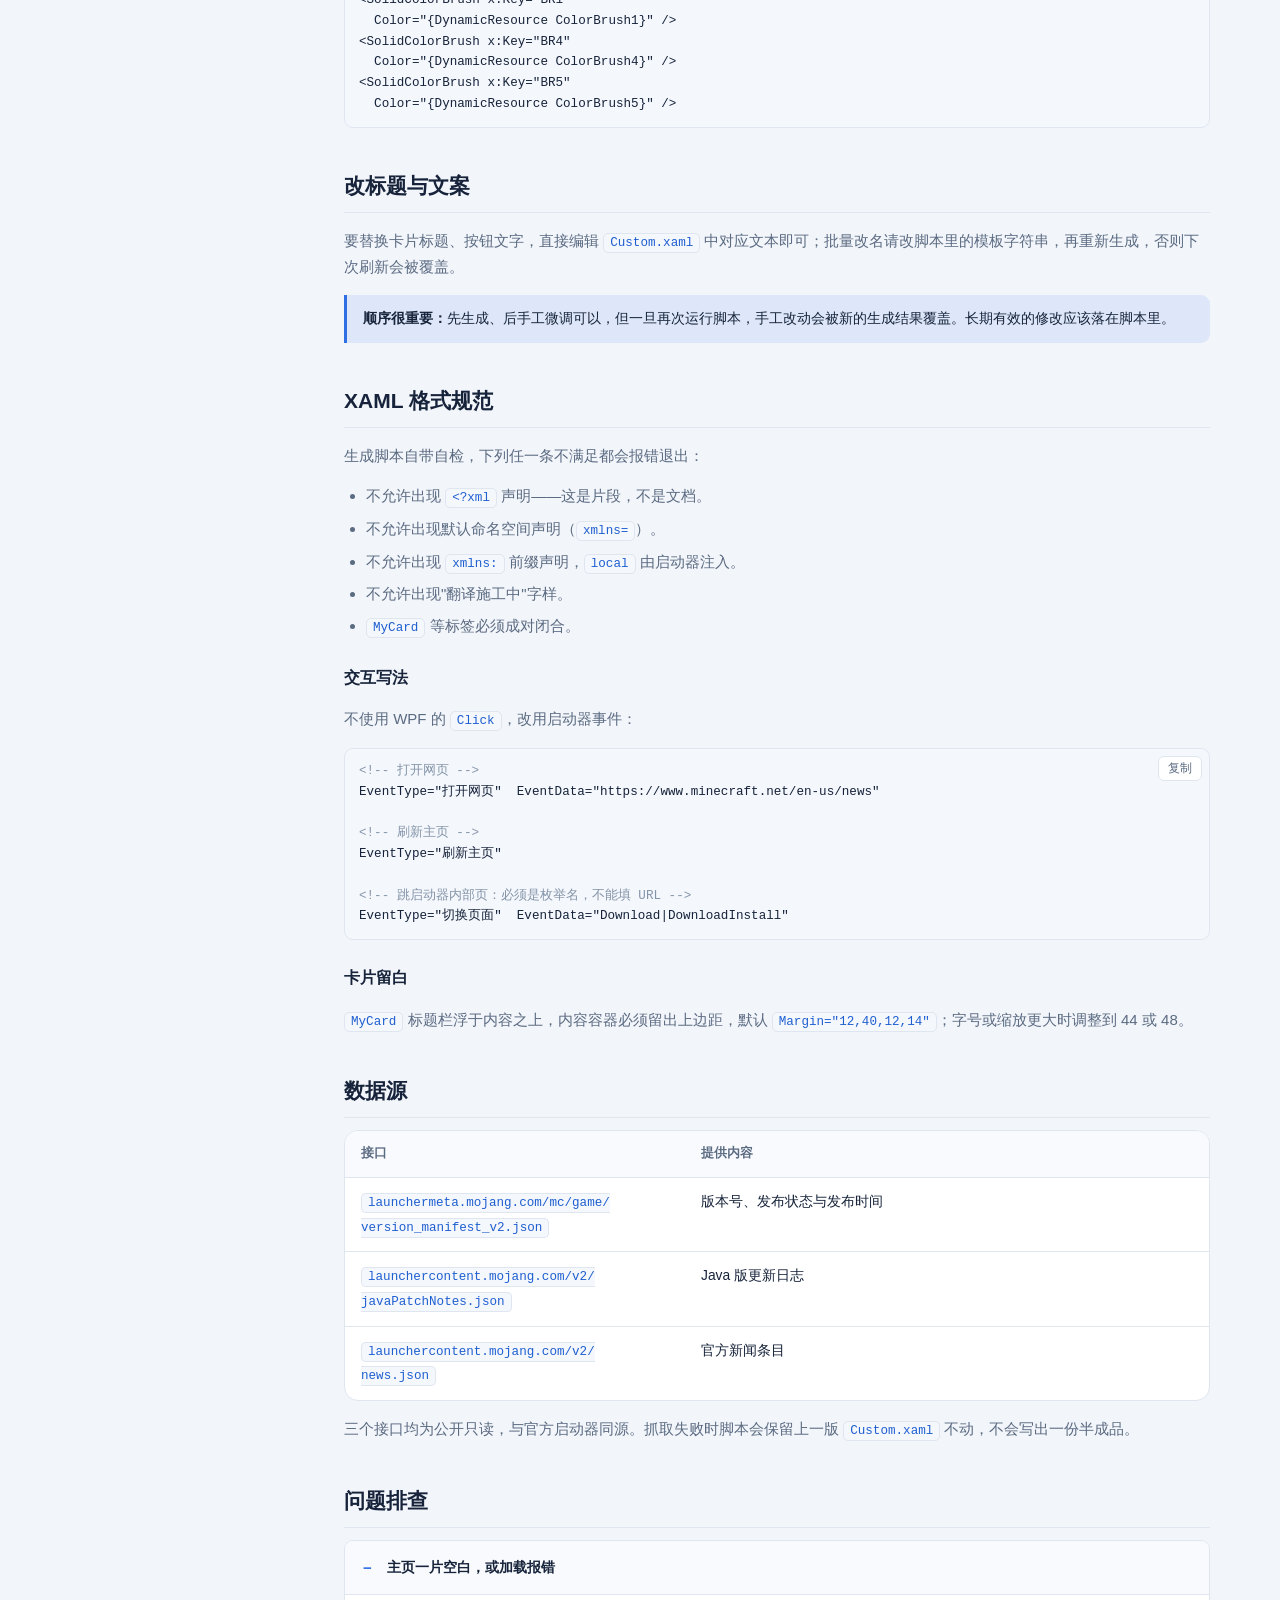
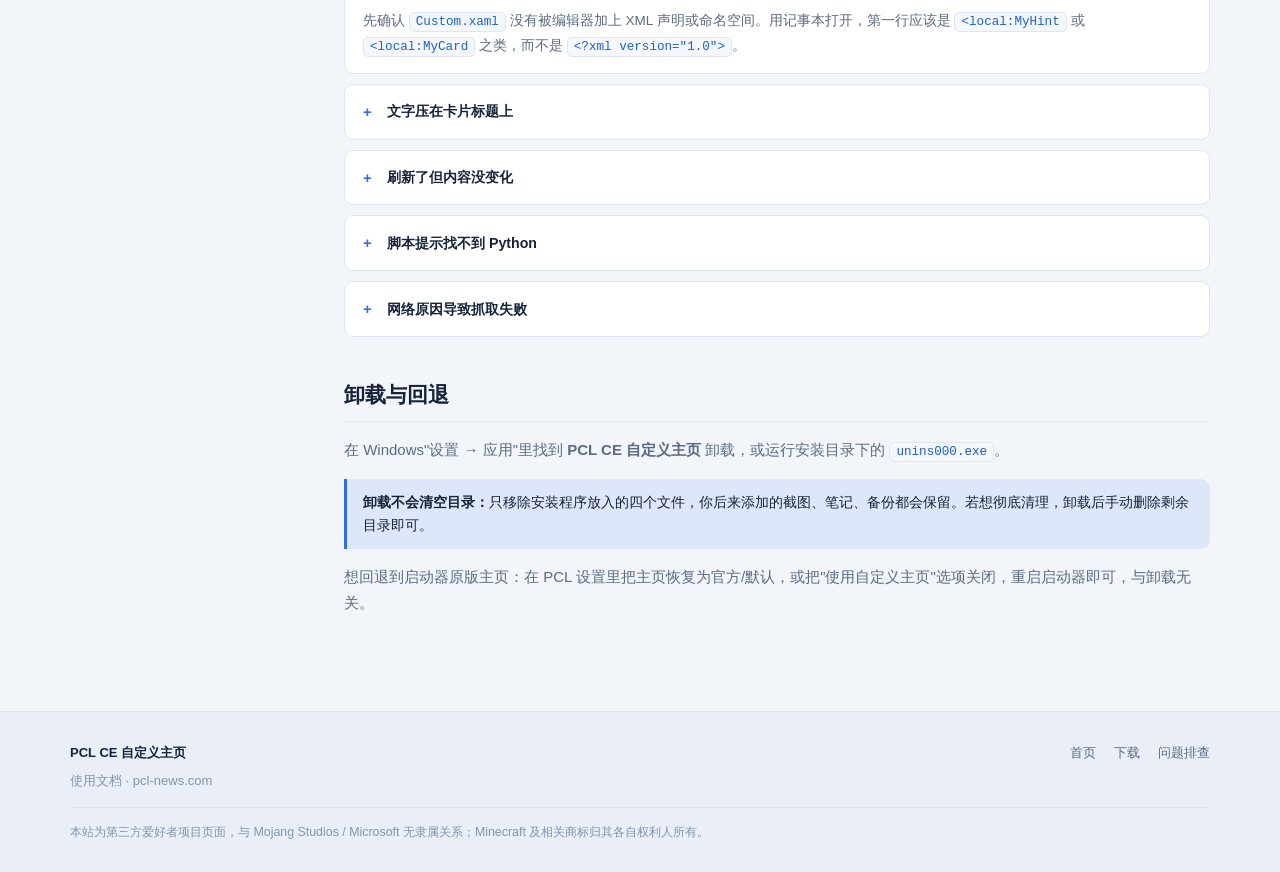
==== commit c892f94d: "fix: domain in header" ====
--- a/docs.html
+++ b/docs.html
@@ -28,7 +28,7 @@
         </svg>
       </span>
       PCL CE 自定义主页
-      <small>pcl-news.com</small>
+      <small>GitHub Pages</small>
     </a>
     <nav class="nav-links">
       <a href="index.html">首页</a>
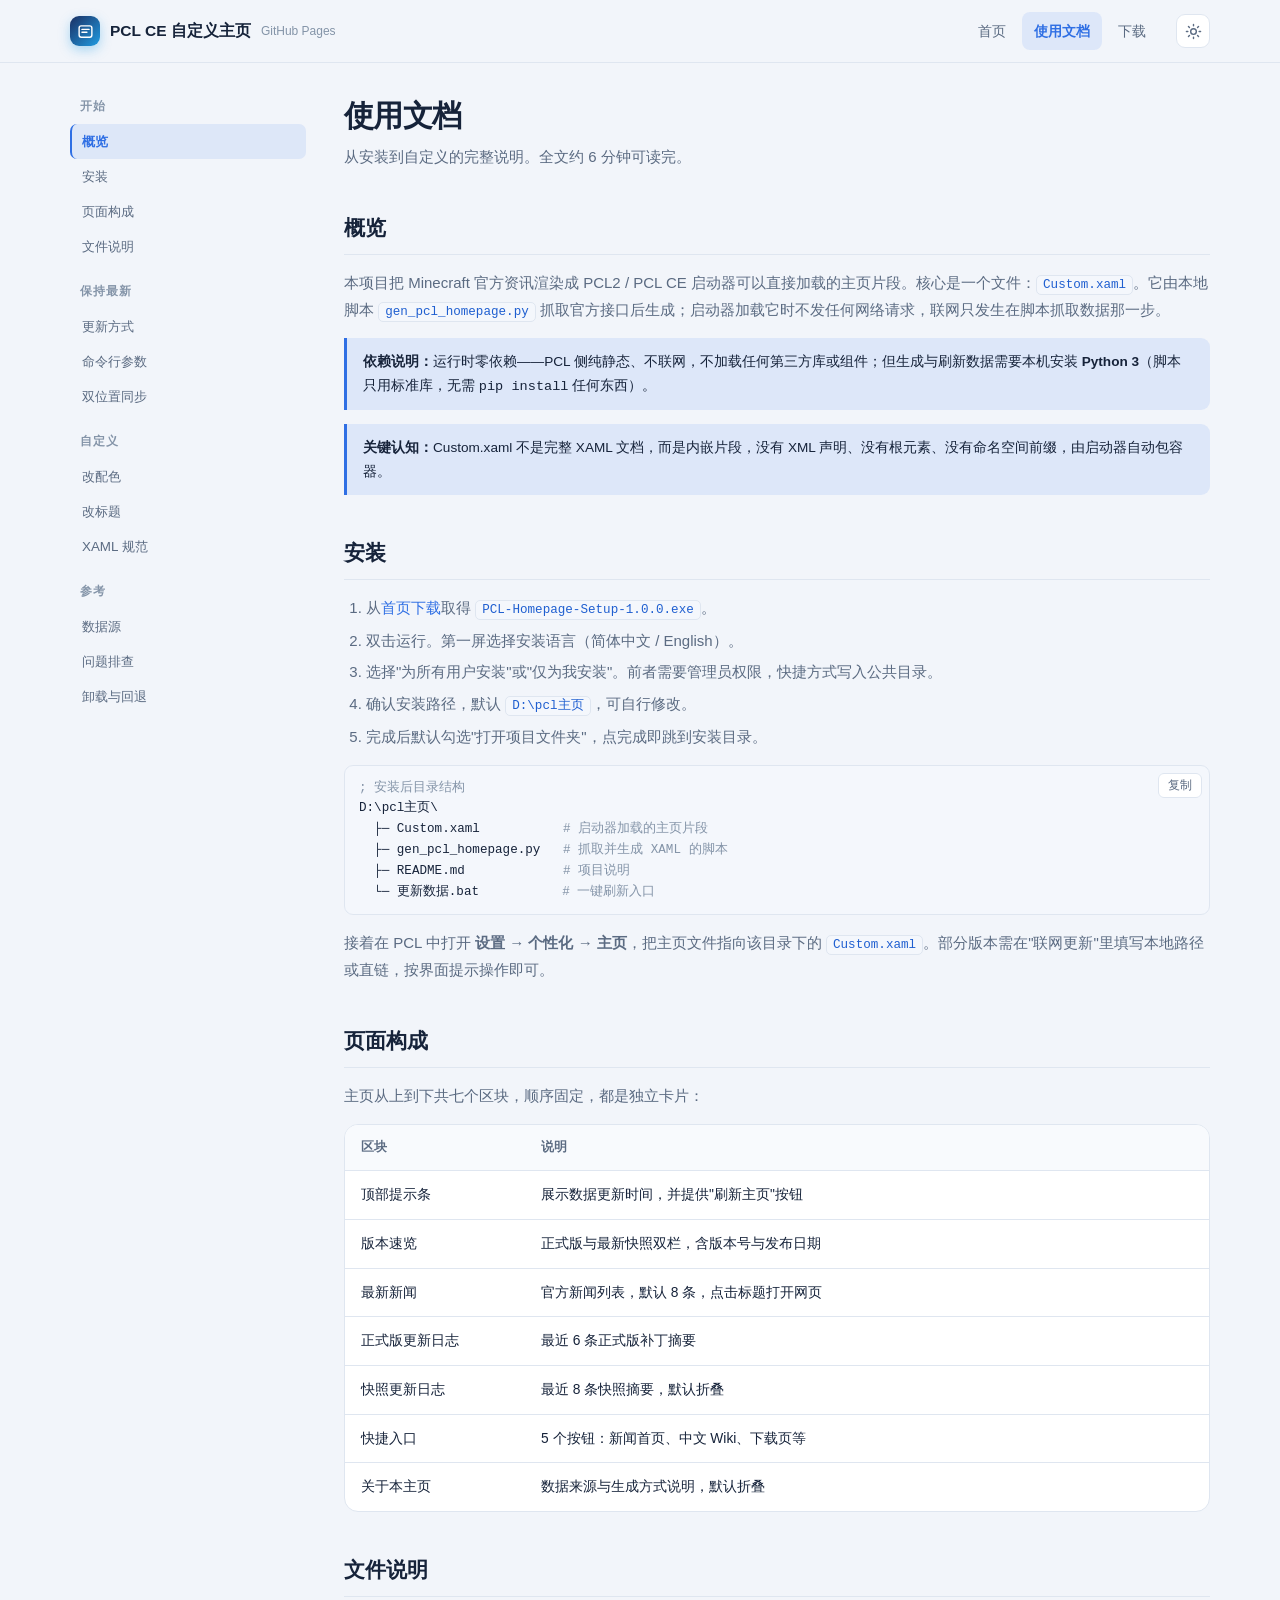
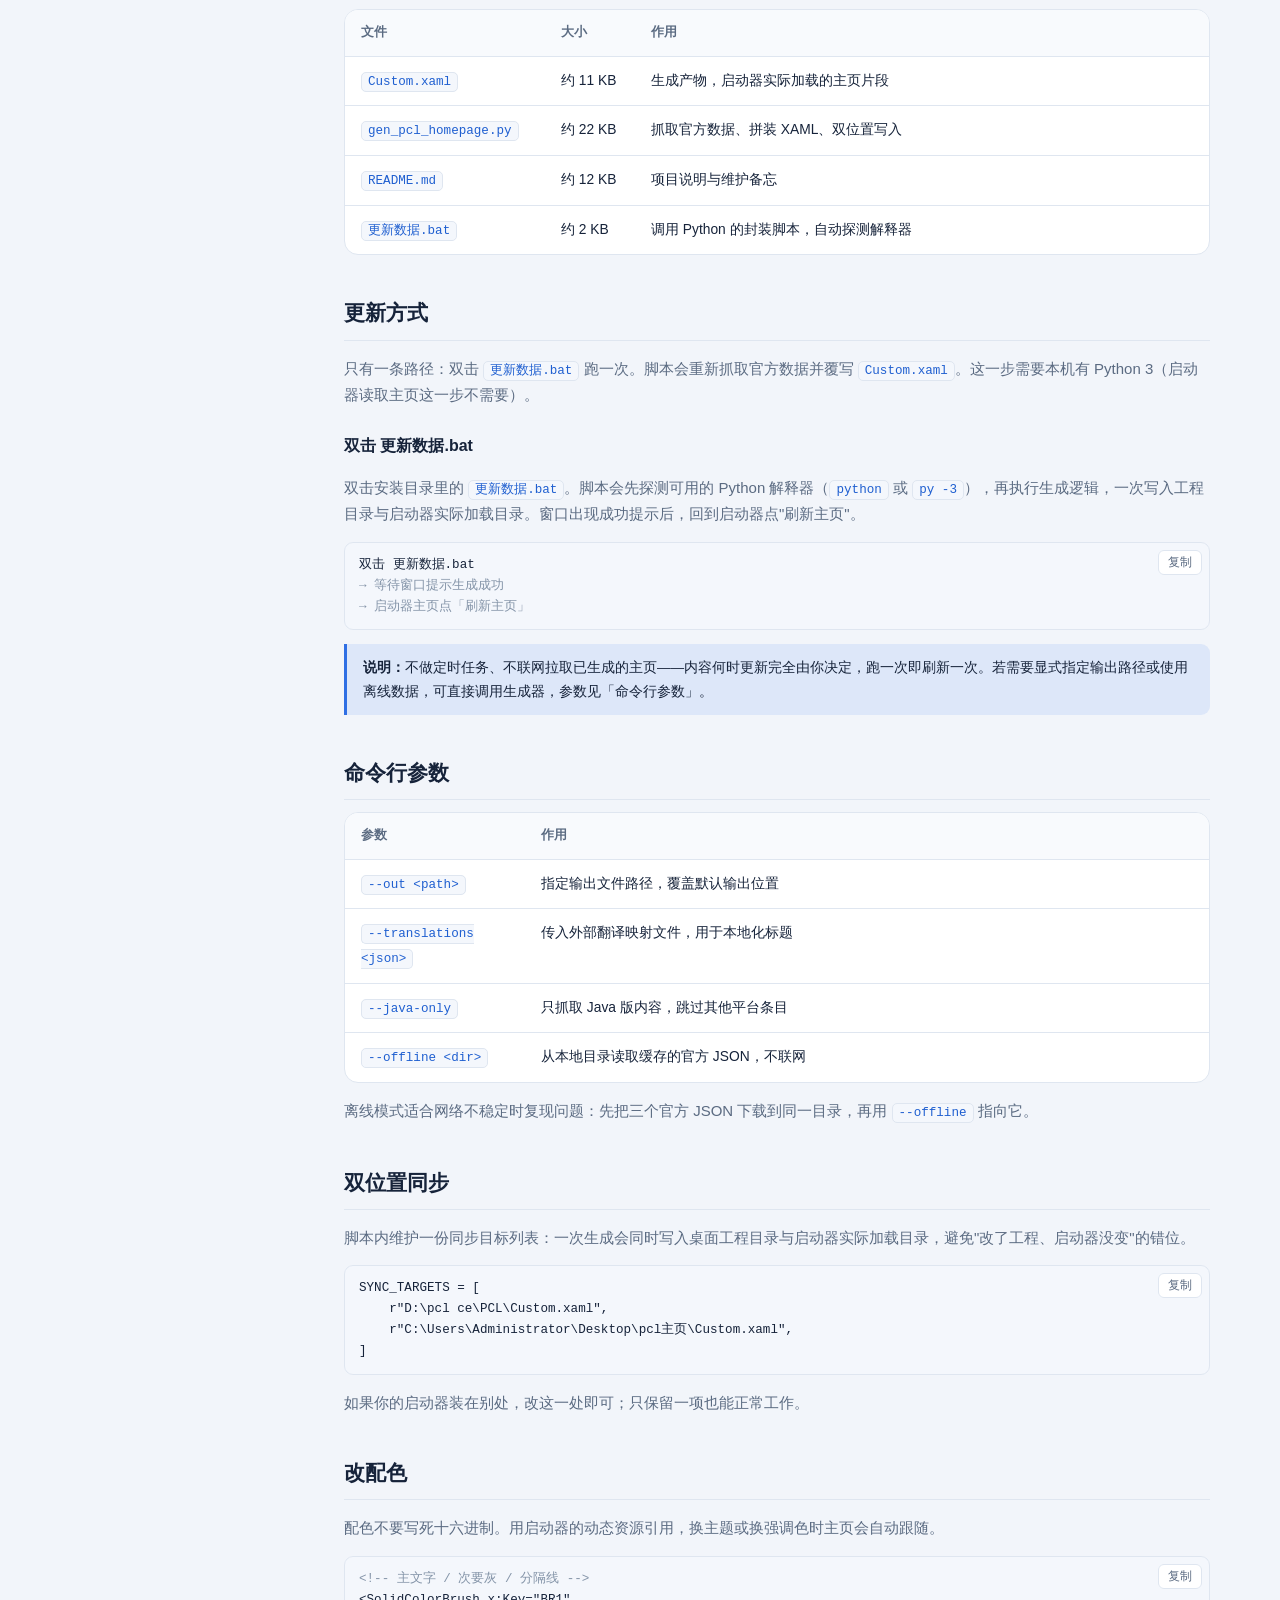
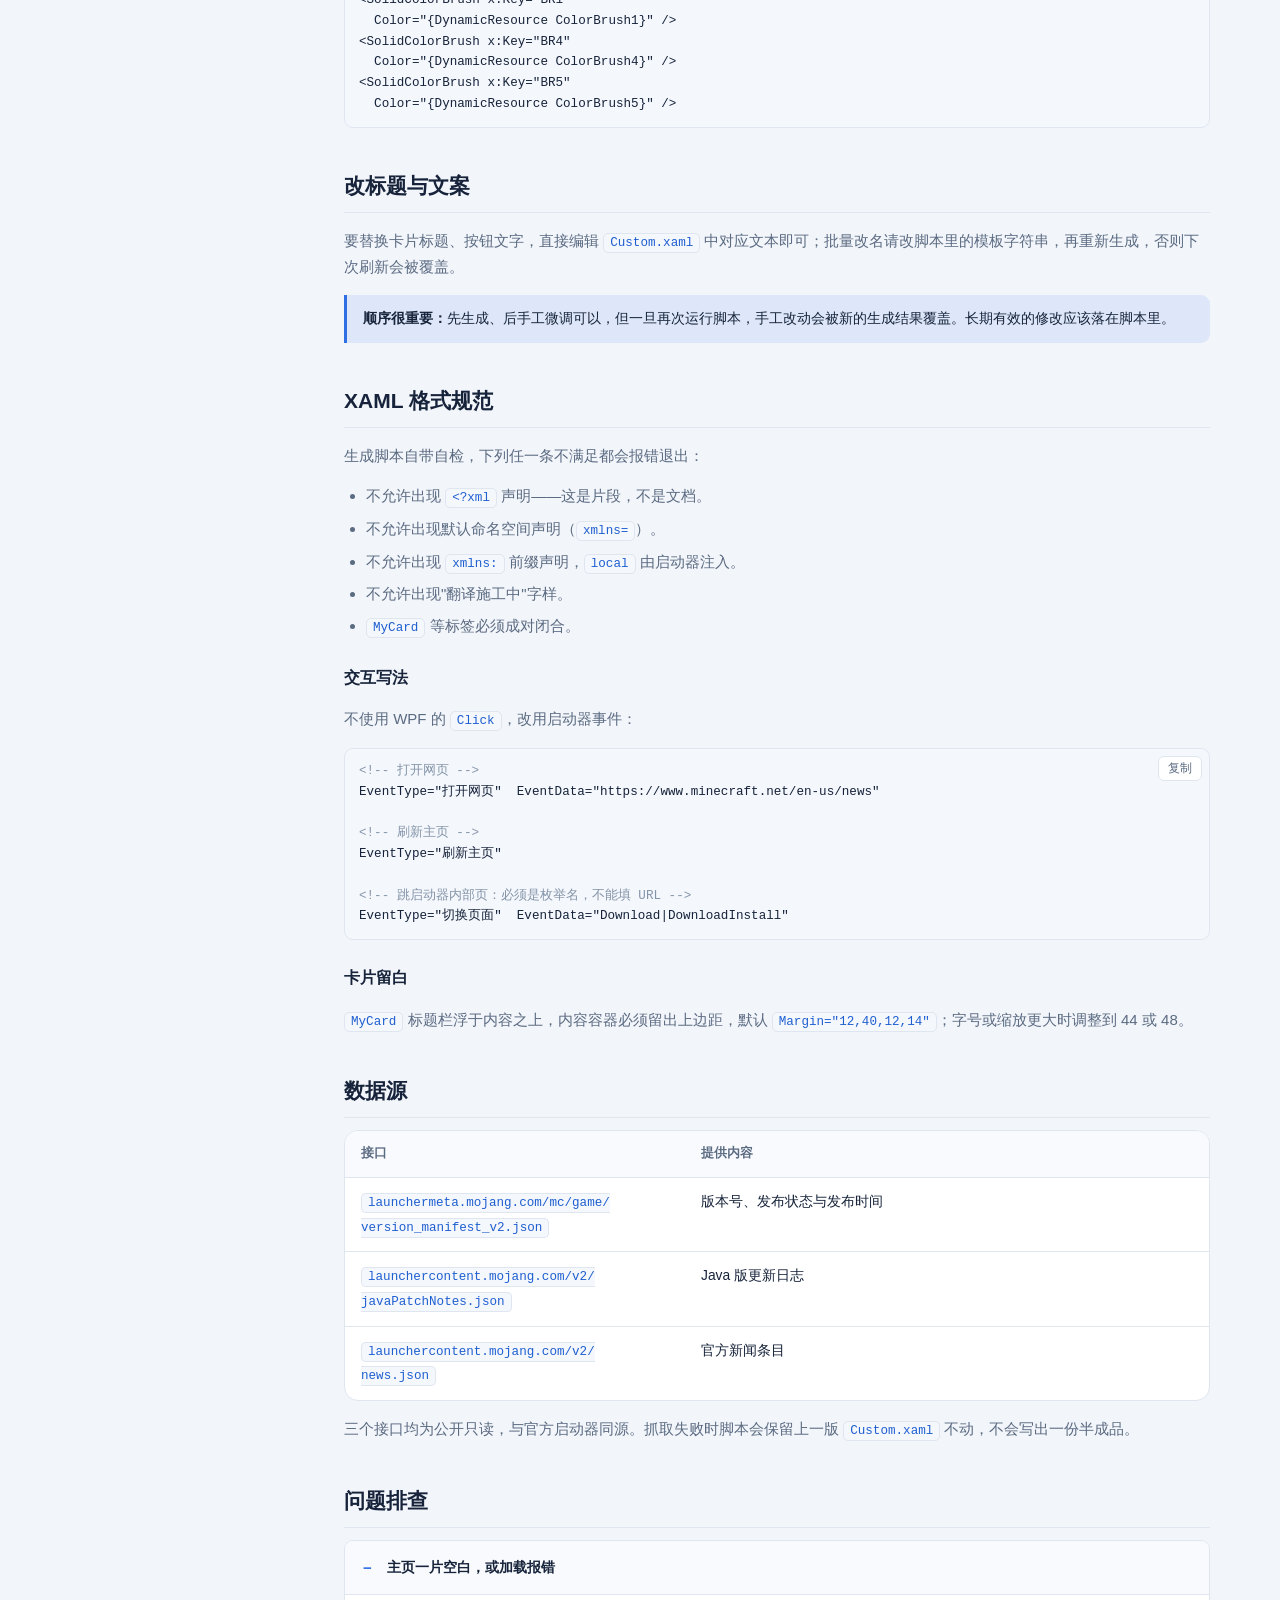
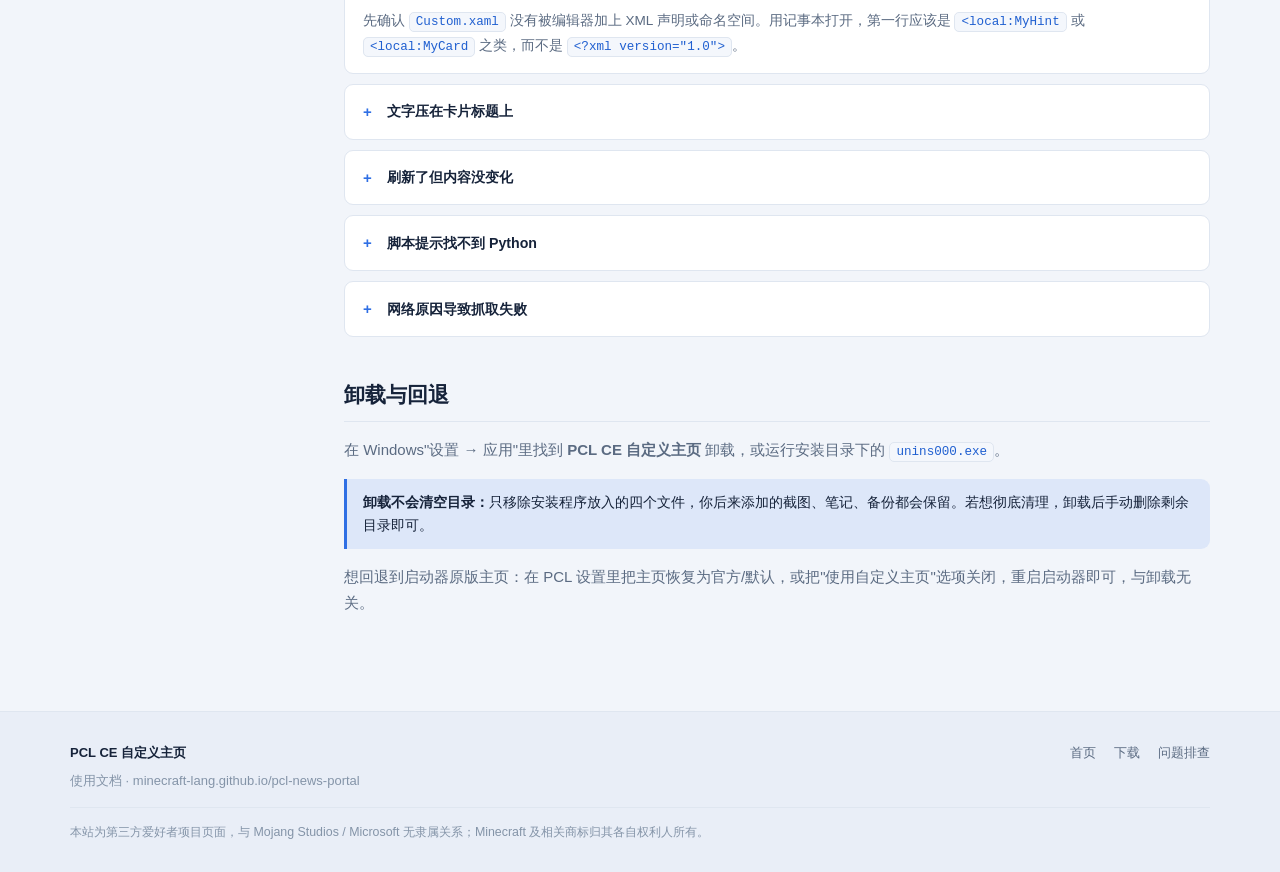
==== commit 73978581: "fix: footer domain" ====
--- a/docs.html
+++ b/docs.html
@@ -283,7 +283,7 @@
     <div class="foot-grid">
       <div>
         <div style="font-weight:700;color:var(--text);margin-bottom:6px;">PCL CE 自定义主页</div>
-        <div>使用文档 · pcl-news.com</div>
+        <div>使用文档 · minecraft-lang.github.io/pcl-news-portal</div>
       </div>
       <div class="foot-links">
         <a href="index.html">首页</a>
